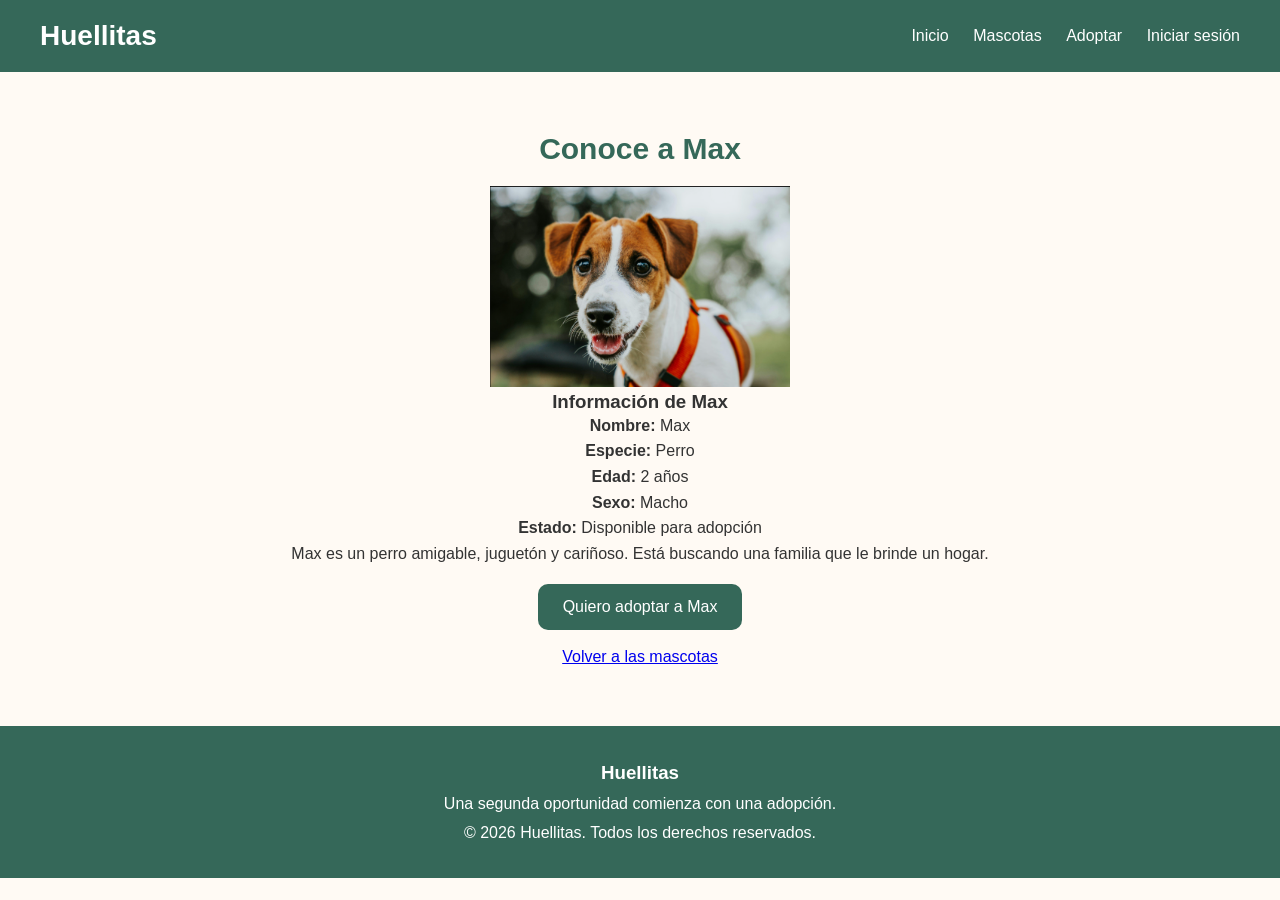
==== frontend/html/detalle-mascota.html @ 9500f1d9 "creacion de interfaz" ====
<!DOCTYPE html>
<html lang="es">
<head>
    <meta charset="UTF-8">
    <meta name="viewport" content="width=device-width, initial-scale=1.0">
    <title>Conoce a Max | Huellitas</title>
    <link rel="stylesheet" href="../css/styles.css">
</head>
<body>

    <header>
        <h1>Huellitas</h1>

        <nav>
            <a href="index.html">Inicio</a>
            <a href="mascotas.html">Mascotas</a>
            <a href="solicitud.html">Adoptar</a>
            <a href="login.html">Iniciar sesión</a>
        </nav>
    </header>

    <section class="presentacion">
        <h2>Conoce a Max</h2>

        <img
            src="../img/max.jpg"
            alt="Fotografía de Max"
            width="300"
        >

        <h3>Información de Max</h3>

        <p><strong>Nombre:</strong> Max</p>
        <p><strong>Especie:</strong> Perro</p>
        <p><strong>Edad:</strong> 2 años</p>
        <p><strong>Sexo:</strong> Macho</p>
        <p><strong>Estado:</strong> Disponible para adopción</p>

        <p>
            Max es un perro amigable, juguetón y cariñoso.
            Está buscando una familia que le brinde un hogar.
        </p>

        <br>

        <a href="solicitud.html" class="boton">
            Quiero adoptar a Max
        </a>

        <br><br>

        <a href="mascotas.html">Volver a las mascotas</a>
    </section>

    <footer>
        <h3>Huellitas</h3>
        <p>Una segunda oportunidad comienza con una adopción.</p>
        <p>© 2026 Huellitas. Todos los derechos reservados.</p>
    </footer>

    <script src="../js/main.js"></script>
</body>
</html>
---- frontend/css/styles.css ----
:root {
    --color-principal: #356859;
    --color-secundario: #DCEFE5;
    --color-fondo: #FFFAF4;
    --color-blanco: #FFFFFF;
    --color-texto: #333333;
    --color-destacado: #F5C16C;
    --color-hover: #244B3E;
    --texto-pequeno: 14px;
    --texto-normal: 16px;
    --texto-subtitulo: 30px;
    --texto-titulo: 38px;
    --espacio-pequeno: 10px;
    --espacio-medio: 20px;
    --espacio-grande: 40px;
    --radio-borde: 10px;
}

* {
    margin: 0;
    padding: 0;
    box-sizing: border-box;
}

body {
    font-family: Arial, sans-serif;
    background-color: var(--color-fondo);
    color: var(--color-texto);
    font-size: var(--texto-normal);
}

header {
    background-color: var(--color-principal);
    color: var(--color-blanco);
    padding: var(--espacio-medio) var(--espacio-grande);

    display: flex;
    justify-content: space-between;
    align-items: center;
}

header h1 {
    display: flex;
    align-items: center;
    gap: var(--espacio-pequeno);
    font-size: 28px;
}

header h1 img {
    width: 40px;
    height: 40px;
    object-fit: contain;
}

nav a {
    color: var(--color-blanco);
    text-decoration: none;
    margin-left: var(--espacio-medio);
}

nav a:hover {
    color: var(--color-destacado);
}

.portada {
    background-color: var(--color-secundario);
    padding: 100px 30px;
    text-align: center;
}

.contenido h2 {
    font-size: var(--texto-titulo);
    color: var(--color-principal);
    margin-bottom: var(--espacio-medio);
}

.contenido p {
    font-size: 18px;
    margin-bottom: 30px;
}

.boton {
    display: inline-block;
    background-color: var(--color-principal);
    color: var(--color-blanco);
    padding: 14px 25px;
    text-decoration: none;
    border-radius: var(--radio-borde);
}

.boton:hover {
    background-color: var(--color-hover);
}

.presentacion {
    text-align: center;
    padding: 60px 30px;
}

.presentacion h2, .mascotas h2, .adoptar h2 {
    color: var(--color-principal);
    font-size: var(--texto-subtitulo);
    margin-bottom: var(--espacio-medio);
}

.presentacion p {
    max-width: 700px;
    margin: auto;
    line-height: 1.6;
}

.mascotas {
    padding: 50px 30px;
    text-align: center;
}

.tarjetas {
    display: flex;
    justify-content: center;
    gap: 25px;
    margin-top: 30px;
}

.tarjeta {
    background-color: var(--color-blanco);
    width: 250px;
    padding: 25px;
    border-radius: var(--radio-borde);
    box-shadow: 0 3px 10px #DDDDDD;
}

.tarjeta img {
    width: 100%;
    height: 180px;
    object-fit: cover;
    border-radius: var(--radio-borde);
    margin-bottom: 15px;
}

.tarjeta h3 {
    color: var(--color-principal);
    margin-bottom: var(--espacio-pequeno);
}

.tarjeta p {
    margin-bottom: var(--espacio-pequeno);
}

.tarjeta a {
    color: var(--color-principal);
    font-weight: bold;
    text-decoration: none;
}

.tarjeta a:hover {
    color: var(--color-hover);
}

.adoptar {
    background-color: var(--color-secundario);
    padding: 60px 30px;
    text-align: center;
}

.pasos {
    display: flex;
    justify-content: center;
    gap: var(--espacio-grande);
    margin-top: 30px;
}

.pasos div {
    max-width: 220px;
}

.pasos h3 {
    color: var(--color-principal);
    margin-bottom: var(--espacio-pequeno);
}

footer {
    background-color: var(--color-principal);
    color: var(--color-blanco);
    text-align: center;
    padding: 30px;
    line-height: 1.8;
}
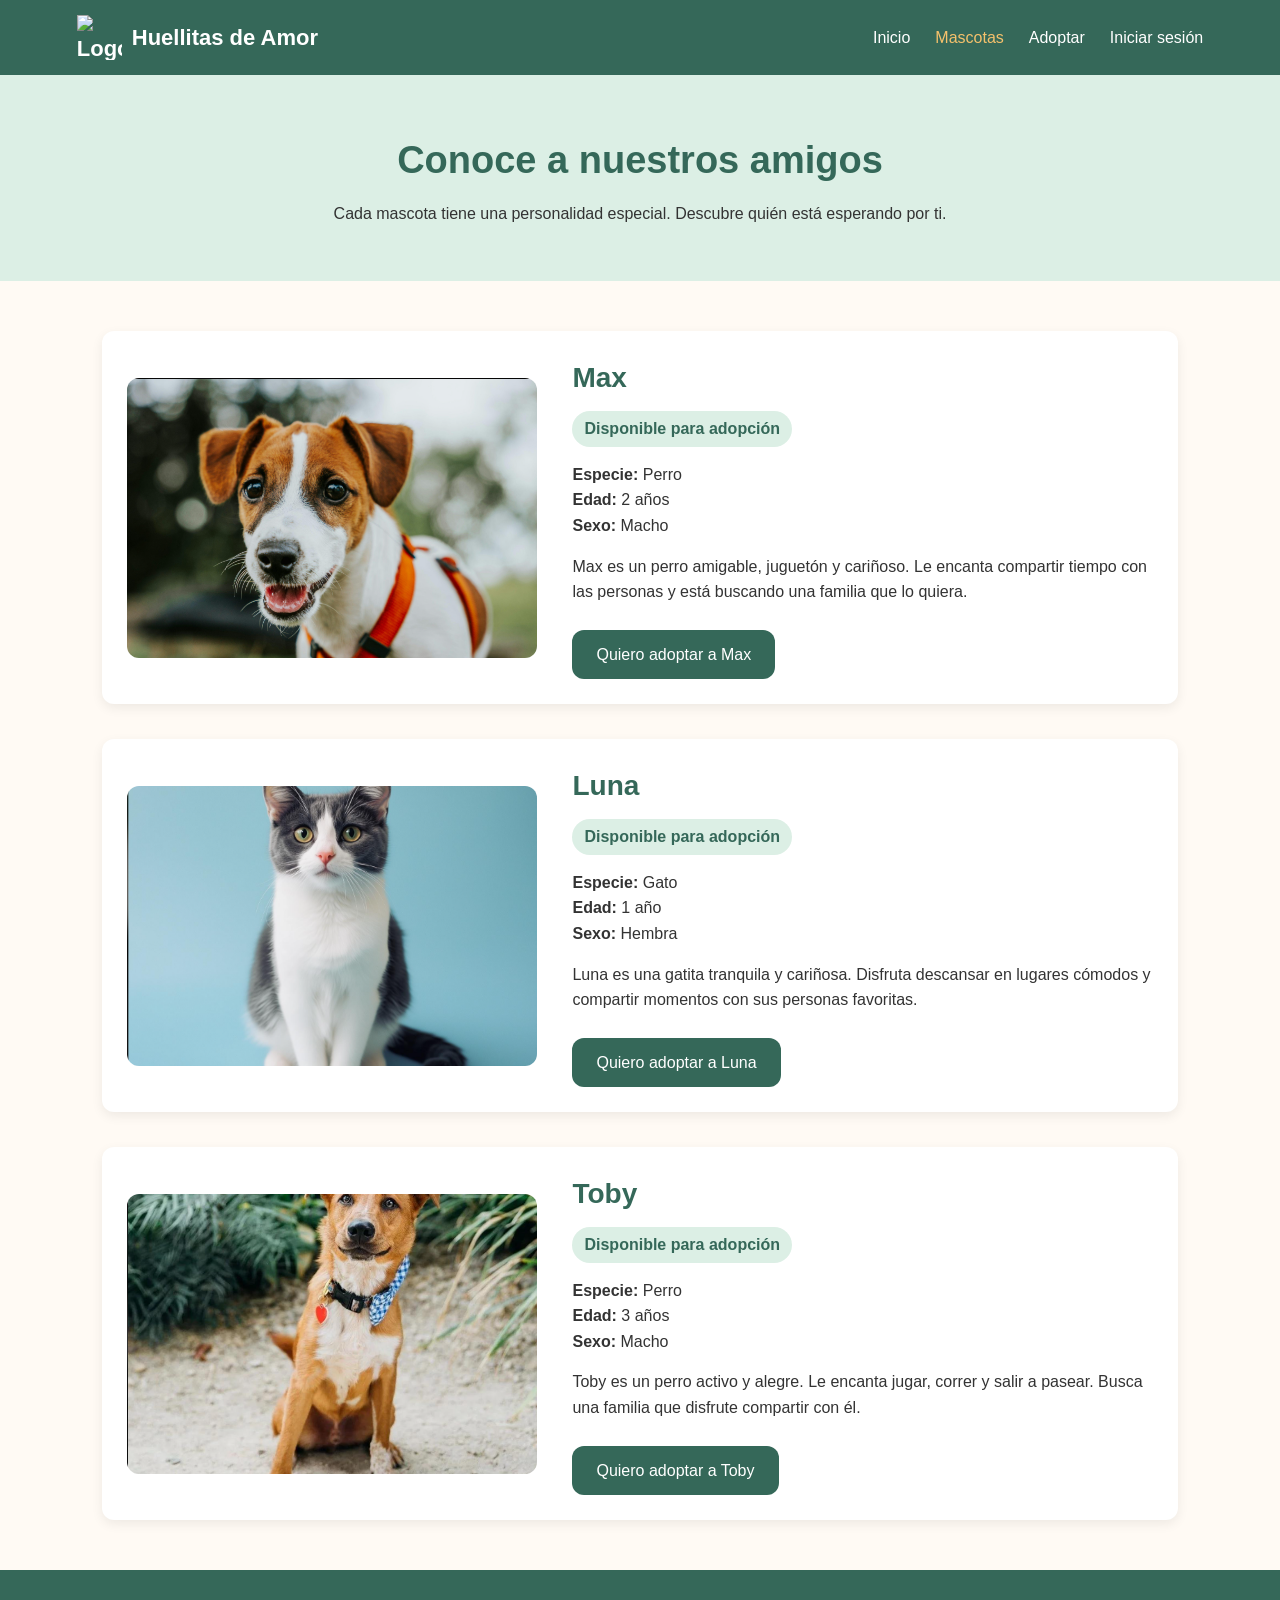
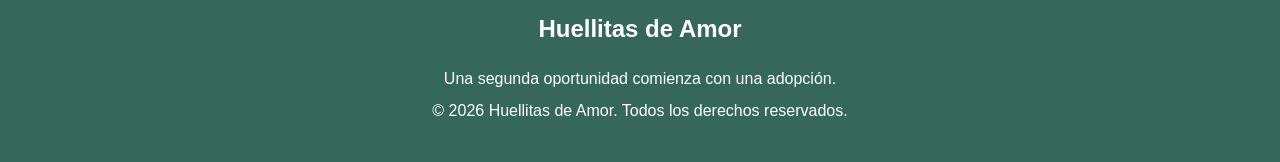
==== commit e9d7f43e: "Refactorizacion HTML" ====
--- a/frontend/html/detalle-mascota.html
+++ b/frontend/html/detalle-mascota.html
@@ -1,64 +1,83 @@
 
 <!DOCTYPE html>
 <html lang="es">
+
 <head>
     <meta charset="UTF-8">
     <meta name="viewport" content="width=device-width, initial-scale=1.0">
-    <title>Conoce a Max | Huellitas</title>
+    <title>Conoce nuestras mascotas | Huellitas de Amor</title>
     <link rel="stylesheet" href="../css/styles.css">
 </head>
+
 <body>
 
-    <header>
-        <h1>Huellitas</h1>
+    <header class="encabezado">
+        <a href="index.html" class="logo">
+            <img src="../img/logo.png" alt="Logo de Huellitas de Amor">
+            <span>Huellitas de Amor</span>
+        </a>
 
-        <nav>
+        <nav class="menu">
             <a href="index.html">Inicio</a>
-            <a href="mascotas.html">Mascotas</a>
+            <a href="mascotas.html" class="activo">Mascotas</a>
             <a href="solicitud.html">Adoptar</a>
             <a href="login.html">Iniciar sesión</a>
         </nav>
     </header>
 
-    <section class="presentacion">
-        <h2>Conoce a Max</h2>
-
-        <img
-            src="../img/max.jpg"
-            alt="Fotografía de Max"
-            width="300"
-        >
-
-        <h3>Información de Max</h3>
-
-        <p><strong>Nombre:</strong> Max</p>
-        <p><strong>Especie:</strong> Perro</p>
-        <p><strong>Edad:</strong> 2 años</p>
-        <p><strong>Sexo:</strong> Macho</p>
-        <p><strong>Estado:</strong> Disponible para adopción</p>
-
-        <p>
-            Max es un perro amigable, juguetón y cariñoso.
-            Está buscando una familia que le brinde un hogar.
-        </p>
-
-        <br>
-
-        <a href="solicitud.html" class="boton">
-            Quiero adoptar a Max
-        </a>
-
-        <br><br>
-
-        <a href="mascotas.html">Volver a las mascotas</a>
+    <section class="encabezado-pagina">
+        <h1>Conoce a nuestros amigos</h1>
+        <p>Cada mascota tiene una personalidad especial. Descubre quién está esperando por ti.</p>
     </section>
 
-    <footer>
-        <h3>Huellitas</h3>
+    <section class="detalles-mascotas">
+        <article class="detalle-card" id="max">
+            <img src="../img/max.jpg" alt="Fotografía de Max">
+            <div class="detalle-contenido">
+                <h2>Max</h2>
+                <p class="estado">Disponible para adopción</p>
+                <p><strong>Especie:</strong> Perro</p>
+                <p><strong>Edad:</strong> 2 años</p>
+                <p><strong>Sexo:</strong> Macho</p>
+                <p class="descripcion">Max es un perro amigable, juguetón y cariñoso. Le encanta compartir tiempo con las personas y está buscando una familia que lo quiera.</p>
+                <a href="solicitud.html?mascota=Max" class="boton">Quiero adoptar a Max</a>
+            </div>
+        </article>
+
+        <article class="detalle-card" id="luna">
+            <img src="../img/luna.jpg" alt="Fotografía de Luna">
+            <div class="detalle-contenido">
+                <h2>Luna</h2>
+                <p class="estado">Disponible para adopción</p>
+                <p><strong>Especie:</strong> Gato</p>
+                <p><strong>Edad:</strong> 1 año</p>
+                <p><strong>Sexo:</strong> Hembra</p>
+                <p class="descripcion">Luna es una gatita tranquila y cariñosa. Disfruta descansar en lugares cómodos y compartir momentos con sus personas favoritas.</p>
+                <a href="solicitud.html?mascota=Luna" class="boton">Quiero adoptar a Luna</a>
+            </div>
+        </article>
+
+        <article class="detalle-card" id="toby">
+            <img src="../img/toby.jpg" alt="Fotografía de Toby">
+            <div class="detalle-contenido">
+                <h2>Toby</h2>
+                <p class="estado">Disponible para adopción</p>
+                <p><strong>Especie:</strong> Perro</p>
+                <p><strong>Edad:</strong> 3 años</p>
+                <p><strong>Sexo:</strong> Macho</p>
+                <p class="descripcion">Toby es un perro activo y alegre. Le encanta jugar, correr y salir a pasear. Busca una familia que disfrute compartir con él.</p>
+                <a href="solicitud.html?mascota=Toby" class="boton">Quiero adoptar a Toby</a>
+            </div>
+        </article>
+    </section>
+
+    <footer class="pie-pagina">
+        <h3>Huellitas de Amor</h3>
         <p>Una segunda oportunidad comienza con una adopción.</p>
-        <p>© 2026 Huellitas. Todos los derechos reservados.</p>
+        <p>© 2026 Huellitas de Amor. Todos los derechos reservados.</p>
     </footer>
 
     <script src="../js/main.js"></script>
+
 </body>
-</html>
+</html>
--- a/frontend/css/styles.css
+++ b/frontend/css/styles.css
@@ -6,14 +6,15 @@
     --color-texto: #333333;
     --color-destacado: #F5C16C;
     --color-hover: #244B3E;
+    --color-borde: #E5E5E5;
     --texto-pequeno: 14px;
     --texto-normal: 16px;
-    --texto-subtitulo: 30px;
+    --texto-subtitulo: 28px;
     --texto-titulo: 38px;
     --espacio-pequeno: 10px;
     --espacio-medio: 20px;
     --espacio-grande: 40px;
-    --radio-borde: 10px;
+    --radio-borde: 12px;
 }
 
 * {
@@ -27,65 +28,106 @@
     background-color: var(--color-fondo);
     color: var(--color-texto);
     font-size: var(--texto-normal);
-}
-
-header {
+    line-height: 1.6;
+}
+
+img {
+    max-width: 100%;
+}
+
+a {
+    text-decoration: none;
+}
+
+.encabezado {
     background-color: var(--color-principal);
     color: var(--color-blanco);
-    padding: var(--espacio-medio) var(--espacio-grande);
-
     display: flex;
     justify-content: space-between;
     align-items: center;
-}
-
-header h1 {
-    display: flex;
-    align-items: center;
-    gap: var(--espacio-pequeno);
-    font-size: 28px;
-}
-
-header h1 img {
-    width: 40px;
-    height: 40px;
+    padding: 15px 6%;
+    gap: 20px;
+}
+
+.logo {
+    display: flex;
+    align-items: center;
+    gap: 10px;
+    color: var(--color-blanco);
+    font-size: 22px;
+    font-weight: bold;
+}
+
+.logo img {
+    width: 45px;
+    height: 45px;
     object-fit: contain;
 }
 
-nav a {
-    color: var(--color-blanco);
-    text-decoration: none;
-    margin-left: var(--espacio-medio);
-}
-
-nav a:hover {
+.menu {
+    display: flex;
+    align-items: center;
+    gap: 25px;
+}
+
+.menu a {
+    color: var(--color-blanco);
+    font-size: var(--texto-normal);
+    transition: 0.3s;
+}
+
+.menu a:hover, .menu a.activo {
     color: var(--color-destacado);
 }
 
 .portada {
+    display: flex;
+    align-items: center;
+    justify-content: space-between;
+    gap: 40px;
+    padding: 70px 8%;
     background-color: var(--color-secundario);
-    padding: 100px 30px;
-    text-align: center;
-}
-
-.contenido h2 {
+}
+
+.portada-texto {
+    flex: 1;
+}
+
+.portada-texto h1 {
+    color: var(--color-principal);
     font-size: var(--texto-titulo);
-    color: var(--color-principal);
-    margin-bottom: var(--espacio-medio);
-}
-
-.contenido p {
+    line-height: 1.2;
+    margin-bottom: 20px;
+}
+
+.portada-texto p {
     font-size: 18px;
     margin-bottom: 30px;
+    max-width: 550px;
+}
+
+.portada-imagen {
+    flex: 1;
+}
+
+.portada-imagen img {
+    width: 100%;
+    height: 350px;
+    object-fit: cover;
+    border-radius: 20px;
+    box-shadow: 0 5px 15px #00000020;
 }
 
 .boton {
     display: inline-block;
     background-color: var(--color-principal);
     color: var(--color-blanco);
-    padding: 14px 25px;
-    text-decoration: none;
-    border-radius: var(--radio-borde);
+    padding: 12px 24px;
+    border: none;
+    border-radius: var(--radio-borde);
+    font-size: var(--texto-normal);
+    cursor: pointer;
+    transition: 0.3s;
 }
 
 .boton:hover {
@@ -94,94 +136,328 @@
 
 .presentacion {
     text-align: center;
-    padding: 60px 30px;
-}
-
-.presentacion h2, .mascotas h2, .adoptar h2 {
+    padding: 65px 10%;
+}
+
+.presentacion h2 {
     color: var(--color-principal);
     font-size: var(--texto-subtitulo);
-    margin-bottom: var(--espacio-medio);
+    margin-bottom: 20px;
 }
 
 .presentacion p {
-    max-width: 700px;
+    max-width: 750px;
     margin: auto;
-    line-height: 1.6;
-}
-
-.mascotas {
-    padding: 50px 30px;
-    text-align: center;
-}
-
-.tarjetas {
-    display: flex;
-    justify-content: center;
-    gap: 25px;
-    margin-top: 30px;
+}
+
+.titulo-seccion {
+    text-align: center;
+    margin-bottom: 35px;
+}
+
+.titulo-seccion h2 {
+    color: var(--color-principal);
+    font-size: var(--texto-subtitulo);
+    margin-bottom: 10px;
+}
+
+.seccion-mascotas {
+    padding: 60px 8%;
+}
+
+.rejilla-mascotas {
+    display: grid;
+    grid-template-columns: repeat(3, 1fr);
+    gap: 30px;
 }
 
 .tarjeta {
     background-color: var(--color-blanco);
-    width: 250px;
-    padding: 25px;
-    border-radius: var(--radio-borde);
-    box-shadow: 0 3px 10px #DDDDDD;
+    border-radius: var(--radio-borde);
+    overflow: hidden;
+    box-shadow: 0 4px 12px #00000012;
+    transition: 0.3s;
+}
+
+.tarjeta:hover {
+    transform: translateY(-5px);
+    box-shadow: 0 8px 18px #00000020;
 }
 
 .tarjeta img {
     width: 100%;
-    height: 180px;
+    height: 230px;
     object-fit: cover;
-    border-radius: var(--radio-borde);
+    display: block;
+}
+
+.tarjeta-contenido {
+    padding: 22px;
+}
+
+.tarjeta-contenido h3 {
+    color: var(--color-principal);
+    font-size: 22px;
+    margin-bottom: 8px;
+}
+
+.tarjeta-contenido p {
+    margin-bottom: 10px;
+}
+
+.enlace {
+    display: inline-block;
+    margin-top: 10px;
+    color: var(--color-principal);
+    font-weight: bold;
+}
+
+.enlace:hover {
+    color: var(--color-hover);
+}
+
+.centrar {
+    display: flex;
+    justify-content: center;
+    margin-top: 40px;
+}
+
+.seccion-pasos {
+    background-color: var(--color-secundario);
+    padding: 65px 8%;
+}
+
+.rejilla-pasos {
+    display: grid;
+    grid-template-columns: repeat(3, 1fr);
+    gap: 25px;
+}
+
+.paso {
+    background-color: var(--color-blanco);
+    padding: 30px;
+    border-radius: var(--radio-borde);
+    text-align: center;
+}
+
+.paso span {
+    display: inline-flex;
+    align-items: center;
+    justify-content: center;
+    width: 55px;
+    height: 55px;
+    background-color: var(--color-principal);
+    color: var(--color-blanco);
+    border-radius: 50%;
+    font-size: 20px;
+    font-weight: bold;
     margin-bottom: 15px;
 }
 
-.tarjeta h3 {
-    color: var(--color-principal);
-    margin-bottom: var(--espacio-pequeno);
-}
-
-.tarjeta p {
-    margin-bottom: var(--espacio-pequeno);
-}
-
-.tarjeta a {
-    color: var(--color-principal);
+.paso h3 {
+    color: var(--color-principal);
+    margin-bottom: 10px;
+}
+
+.encabezado-pagina {
+    background-color: var(--color-secundario);
+    text-align: center;
+    padding: 55px 20px;
+}
+
+.encabezado-pagina h1 {
+    color: var(--color-principal);
+    font-size: var(--texto-titulo);
+    margin-bottom: 10px;
+}
+
+.detalles-mascotas {
+    display: flex;
+    flex-direction: column;
+    gap: 35px;
+
+    padding: 50px 8%;
+}
+
+.detalle-card {
+    display: flex;
+    align-items: center;
+    gap: 35px;
+
+    background-color: var(--color-blanco);
+    padding: 25px;
+    border-radius: var(--radio-borde);
+
+    box-shadow: 0 4px 12px #00000012;
+
+    scroll-margin-top: 20px;
+}
+
+.detalle-card img {
+    width: 40%;
+    height: 280px;
+    object-fit: cover;
+    border-radius: var(--radio-borde);
+}
+
+.detalle-contenido {
+    flex: 1;
+}
+
+.detalle-contenido h2 {
+    color: var(--color-principal);
+    font-size: 28px;
+    margin-bottom: 10px;
+}
+
+.estado {
+    display: inline-block;
+    background-color: var(--color-secundario);
+    color: var(--color-principal);
+
+    padding: 5px 12px;
+    border-radius: 20px;
+
+    margin-bottom: 15px;
     font-weight: bold;
-    text-decoration: none;
-}
-
-.tarjeta a:hover {
-    color: var(--color-hover);
-}
-
-.adoptar {
-    background-color: var(--color-secundario);
-    padding: 60px 30px;
-    text-align: center;
-}
-
-.pasos {
-    display: flex;
-    justify-content: center;
-    gap: var(--espacio-grande);
-    margin-top: 30px;
-}
-
-.pasos div {
-    max-width: 220px;
-}
-
-.pasos h3 {
-    color: var(--color-principal);
-    margin-bottom: var(--espacio-pequeno);
-}
-
-footer {
+}
+
+.descripcion {
+    margin: 15px 0 25px;
+}
+
+.formulario-contenedor {
+    padding: 50px 20px;
+}
+
+.formulario {
+    max-width: 600px;
+    margin: auto;
+    background-color: var(--color-blanco);
+    padding: 35px;
+    border-radius: var(--radio-borde);
+    box-shadow: 0 4px 15px #00000012;
+}
+
+.formulario h2 {
+    color: var(--color-principal);
+    margin-bottom: 20px;
+}
+
+.formulario label {
+    display: block;
+    margin-top: 15px;
+    margin-bottom: 6px;
+    font-weight: bold;
+}
+
+.formulario input, .formulario select, .formulario textarea {
+    width: 100%;
+    padding: 13px;
+    border: 1px solid var(--color-borde);
+    border-radius: 7px;
+    font-size: var(--texto-normal);
+    font-family: Arial, sans-serif;
+}
+
+.formulario input:focus, .formulario select:focus, .formulario textarea:focus {
+    outline: 2px solid var(--color-secundario);
+    border-color: var(--color-principal);
+}
+
+.formulario textarea {
+    resize: vertical;
+}
+
+.formulario button {
+    width: 100%;
+    margin-top: 25px;
+}
+
+.nota-formulario {
+    text-align: center;
+    margin-top: 20px;
+    font-size: var(--texto-pequeno);
+}
+
+.pie-pagina {
     background-color: var(--color-principal);
     color: var(--color-blanco);
     text-align: center;
-    padding: 30px;
-    line-height: 1.8;
+    padding: 35px 20px;
+    line-height: 2;
+}
+
+.pie-pagina h3 {
+    font-size: 24px;
+    margin-bottom: 10px;
+}
+
+@media (max-width: 900px) {
+    .encabezado {
+        flex-direction: column;
+    }
+
+    .menu {
+        flex-wrap: wrap;
+        justify-content: center;
+    }
+
+    .portada {
+        flex-direction: column;
+        text-align: center;
+    }
+
+    .portada-texto p {
+        margin-left: auto;
+        margin-right: auto;
+    }
+
+    .rejilla-mascotas {
+        grid-template-columns: repeat(2, 1fr);
+    }
+}
+
+@media (max-width: 600px) {
+    .menu {
+        gap: 12px;
+    }
+
+    .menu a {
+        font-size: 14px;
+    }
+
+    .portada {
+        padding: 45px 20px;
+    }
+
+    .portada-texto h1 {
+        font-size: 30px;
+    }
+
+    .portada-imagen img {
+        height: 230px;
+    }
+
+    .rejilla-mascotas {
+        grid-template-columns: 1fr;
+    }
+
+    .rejilla-pasos {
+        grid-template-columns: 1fr;
+    }
+
+    .detalle-card {
+        flex-direction: column;
+        align-items: stretch;
+    }
+
+    .detalle-card img {
+        width: 100%;
+        height: 230px;
+    }
+
+    .formulario {
+        padding: 22px;
+    }
 }
